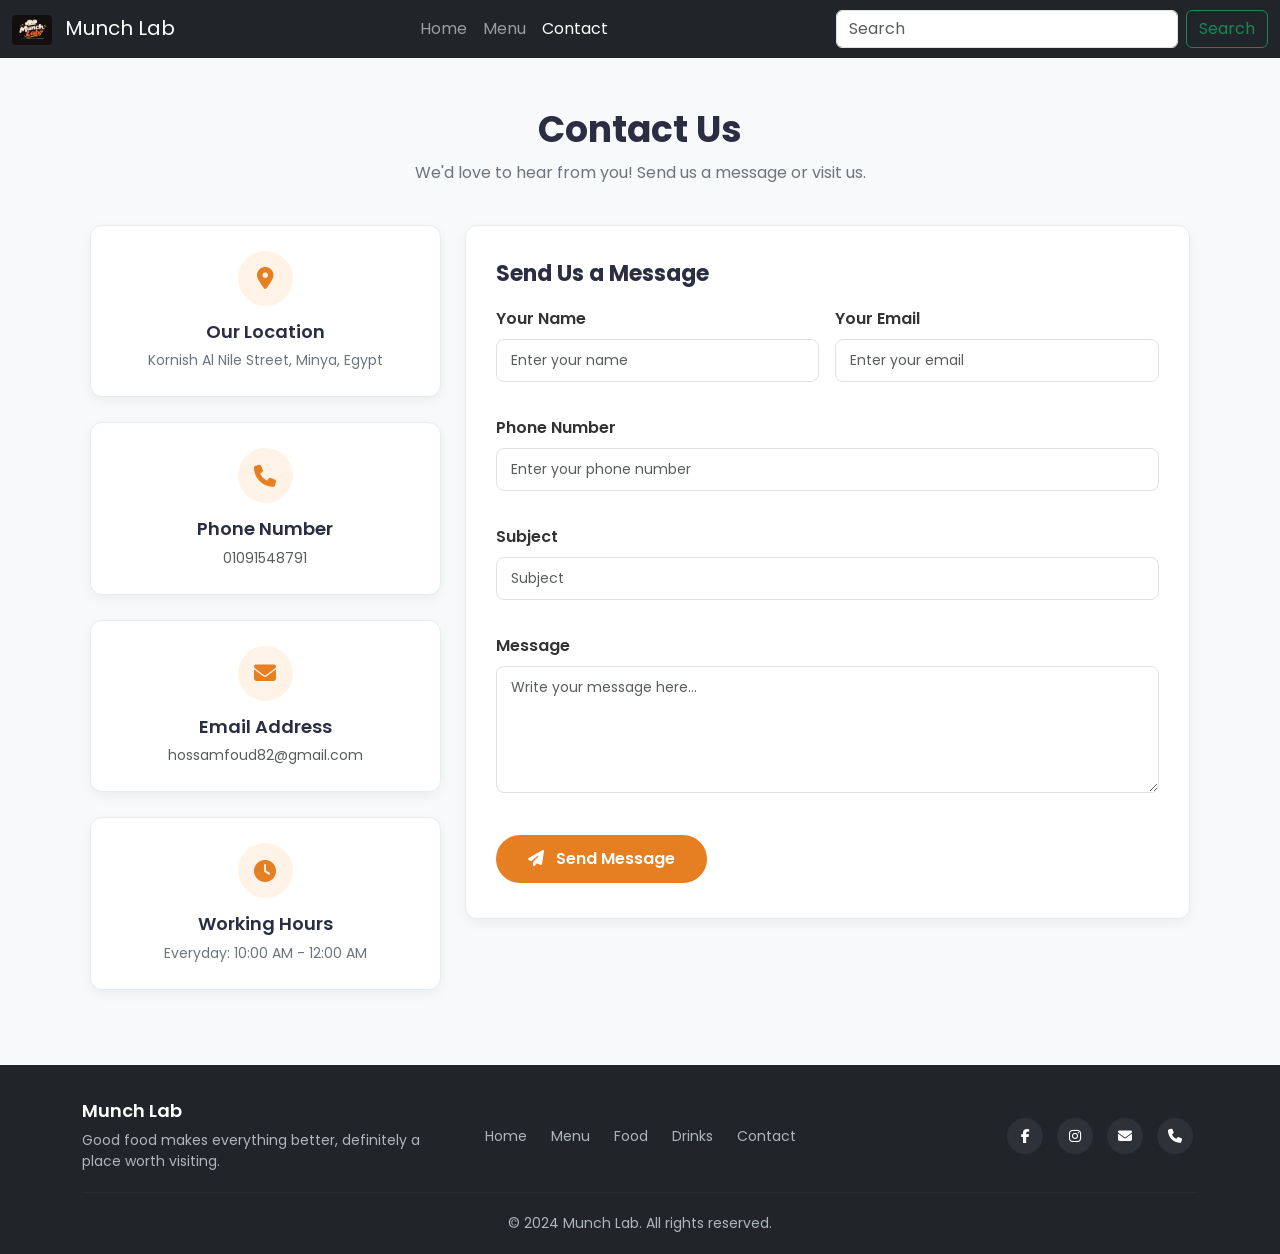
==== contact.html @ 1a6d04c7 "Complete restaurant menu project" ====
<!DOCTYPE html>
<html lang="en">
<head>
  <meta charset="UTF-8" />
  <meta name="viewport" content="width=device-width, initial-scale=1.0" />
  <title>Munch Lab - Contact Us</title>
  <link rel="stylesheet" href="https://cdnjs.cloudflare.com/ajax/libs/font-awesome/6.5.1/css/all.min.css">
  <link rel="stylesheet" href="https://cdn.jsdelivr.net/npm/bootstrap@5.3.3/dist/css/bootstrap.min.css" />
  <link rel="preconnect" href="https://fonts.googleapis.com" />
  <link href="https://fonts.googleapis.com/css2?family=Poppins:wght@400;500;600;700&display=swap" rel="stylesheet" />
  <link rel="stylesheet" href="css/style.css" />
</head>
<body>

  <!-- شريط التنقل (Navbar) -->
  <nav class="navbar navbar-expand-lg bg-dark navbar-dark">
    <div class="container-fluid">
      <a class="navbar-brand" href="index.html">
        <img src="imges/logo.jpeg" class="logo" alt="Logo">
        Munch Lab
      </a>
      <button class="navbar-toggler" type="button" data-bs-toggle="collapse" data-bs-target="#navbarNav" aria-controls="navbarNav" aria-expanded="false" aria-label="Toggle navigation">
        <span class="navbar-toggler-icon"></span>
      </button>
      <div class="collapse navbar-collapse" id="navbarNav">
        <ul class="navbar-nav mx-auto">
          <li class="nav-item">
            <a class="nav-link" href="index.html">Home</a>
          </li>
          <li class="nav-item">
            <a class="nav-link" href="menu.html">Menu</a>
          </li>
          <li class="nav-item">
            <a class="nav-link active" href="contact.html">Contact</a>
          </li>
        </ul>
        <form class="d-flex" role="search">
          <input class="form-control me-2" type="search" placeholder="Search" aria-label="search"/>
          <button type="submit" class="btn btn-outline-success">Search</button>
        </form>
      </div>
    </div>
  </nav>

  <!-- قسم تواصل معنا (Contact Section) -->
  <section class="contact-section container">
    <div class="contact-header">
      <h1>Contact Us</h1>
      <p>We'd love to hear from you! Send us a message or visit us.</p>
    </div>

    <div class="row g-4 justify-content-center">
      <!-- معلومات الاتصال (Contact Info) -->
      <div class="col-lg-4 col-md-5">
        <!-- العنوان -->
        <div class="contact-info-card">
          <div class="contact-icon">
            <i class="fa-solid fa-location-dot"></i>
          </div>
          <h4>Our Location</h4>
          <p>Kornish Al Nile Street, Minya, Egypt</p>
        </div>

        <!-- رقم الهاتف -->
        <div class="contact-info-card">
          <div class="contact-icon">
            <i class="fa-solid fa-phone"></i>
          </div>
          <h4>Phone Number</h4>
          <p><a href="tel:01091548791" class="text-decoration-none text-muted">01091548791</a></p>
        </div>

        <!-- البريد الإلكتروني -->
        <div class="contact-info-card">
          <div class="contact-icon">
            <i class="fa-solid fa-envelope"></i>
          </div>
          <h4>Email Address</h4>
          <p><a href="mailto:hossamfoud82@gmail.com" class="text-decoration-none text-muted">hossamfoud82@gmail.com</a></p>
        </div>

        <!-- أوقات العمل -->
        <div class="contact-info-card">
          <div class="contact-icon">
            <i class="fa-solid fa-clock"></i>
          </div>
          <h4>Working Hours</h4>
          <p>Everyday: 10:00 AM - 12:00 AM</p>
        </div>
      </div>

      <!-- نموذج المراسلة (Contact Form) -->
      <div class="col-lg-8 col-md-7">
        <div class="contact-form-card">
          <h3>Send Us a Message</h3>
          <form id="contactForm">
            <div class="row g-3">
              <div class="col-md-6">
                <label class="form-label fw-semibold">Your Name</label>
                <input type="text" class="form-control" placeholder="Enter your name" required />
              </div>
              <div class="col-md-6">
                <label class="form-label fw-semibold">Your Email</label>
                <input type="email" class="form-control" placeholder="Enter your email" required />
              </div>
              <div class="col-12">
                <label class="form-label fw-semibold">Phone Number</label>
                <input type="tel" class="form-control" placeholder="Enter your phone number" />
              </div>
              <div class="col-12">
                <label class="form-label fw-semibold">Subject</label>
                <input type="text" class="form-control" placeholder="Subject" required />
              </div>
              <div class="col-12">
                <label class="form-label fw-semibold">Message</label>
                <textarea class="form-control" rows="5" placeholder="Write your message here..." required></textarea>
              </div>
              <div class="col-12 text-center text-md-start mt-4">
                <button type="submit" class="btn btn-send">
                  <i class="fa-solid fa-paper-plane me-2"></i> Send Message
                </button>
              </div>
            </div>
          </form>
        </div>
      </div>
    </div>
  </section>

  <!-- الفوتر (Footer) -->
  <footer class="footer">
    <div class="container">
      <div class="row align-items-center">
        <!-- عن الموقع -->
        <div class="col-md-4 mb-3 mb-md-0 text-md-start text-center">
          <h5 class="mb-2">Munch Lab</h5>
          <p class="mb-0">Good food makes everything better, definitely a place worth visiting.</p>
        </div>
        <!-- روابط سريعة -->
        <div class="col-md-4 mb-3 mb-md-0 text-center">
          <ul class="footer-links">
            <li><a href="index.html">Home</a></li>
            <li><a href="menu.html">Menu</a></li>
            <li><a href="food.html">Food</a></li>
            <li><a href="drink.html">Drinks</a></li>
            <li><a href="contact.html">Contact</a></li>
          </ul>
        </div>
        <!-- وسائل التواصل الاجتماعي -->
        <div class="col-md-4 text-md-end text-center footer-social">
          <a href="#" aria-label="Facebook"><i class="fa-brands fa-facebook-f"></i></a>
          <a href="#" aria-label="Instagram"><i class="fa-brands fa-instagram"></i></a>
          <a href="mailto:hossamfoud82@gmail.com" aria-label="Email"><i class="fa-solid fa-envelope"></i></a>
          <a href="tel:01091548791" aria-label="Phone"><i class="fa-solid fa-phone"></i></a>
        </div>
      </div>
      <hr>
      <div class="text-center">
        <p class="mb-0 small">&copy; 2024 Munch Lab. All rights reserved.</p>
      </div>
    </div>
  </footer>

  <script src="https://cdn.jsdelivr.net/npm/bootstrap@5.3.3/dist/js/bootstrap.bundle.min.js"></script>
  <script src="index.js"></script>
</body>
</html>
---- css/style.css ----
/* ===================================================
   تنسيقات عامة للموقع (General Styles)
   =================================================== */
* {
    box-sizing: border-box;
    margin: 0;
    padding: 0;
    scroll-behavior: smooth;
    font-family: 'Poppins', sans-serif;
}

body {
    background-color: #f8f9fa;
    color: #333333;
    display: flex;
    flex-direction: column;
    min-height: 100vh;
}

/* ===================================================
   شريط التنقل (Navbar)
   =================================================== */
.logo {
    width: 40px;
    height: 30px;
    border-radius: 4px;
    margin-right: 8px;
}

/* ===================================================
   القسم الرئيسي في الصفحة الرئيسية (Hero Section)
   =================================================== */
.hero {
    width: 100%;
    height: 100vh;
    /* شاشة سوداء مع تقليل الأوباسيتي لإبراز النصوص */
    background-image: linear-gradient(rgba(0, 0, 0, 0.65), rgba(0, 0, 0, 0.65)), url("../imges/background.avif");
    background-size: cover;
    background-position: center;
    background-repeat: no-repeat;
    position: relative;
}

.hero .caption h1 {
    color: #ffffff;
    font-size: 46px;
    font-weight: 700;
    margin-bottom: 12px;
    text-shadow: 0 3px 12px rgba(0, 0, 0, 0.8);
}

.hero .caption p {
    color: #ffffff;
    font-size: 20px;
    font-weight: 500;
    text-shadow: 0 2px 8px rgba(0, 0, 0, 0.8);
    max-width: 650px;
    margin: 0 auto;
}

/* ===================================================
   صفحة المنيو (Menu Page)
   =================================================== */
.home2 {
    width: 100%;
    flex: 1;
    padding: 40px 20px;
}

.home2 h2 {
    width: 100%;
    text-align: center;
    font-size: 30px;
    font-weight: 700;
    color: #2b2d42;
    margin-top: 15px;
    margin-bottom: 25px;
    text-transform: uppercase;
    letter-spacing: 1px;
}

.food,
.drinks {
    display: flex;
    flex-wrap: wrap;
    justify-content: center;
    gap: 25px;
    margin-bottom: 45px;
}

/* تنسيق الكروت (Cards) */
.card {
    background-color: #ffffff;
    border: 1px solid #e9ecef;
    border-radius: 12px;
    overflow: hidden;
    box-shadow: 0 4px 12px rgba(0, 0, 0, 0.06);
    transition: transform 0.3s ease, box-shadow 0.3s ease;
    padding: 0;
    margin-bottom: 15px;
}

.card:hover {
    transform: translateY(-5px);
    box-shadow: 0 8px 20px rgba(0, 0, 0, 0.12);
}

.card-img-top {
    width: 100%;
    height: 200px;
    object-fit: cover;
    border-top-left-radius: 12px;
    border-top-right-radius: 12px;
}

.card .card-text {
    font-size: 18px;
    font-weight: 600;
    color: #2b2d42;
    margin: 15px 0 12px;
}

/* زر الطلب (Order Button) */
.card .btn {
    background-color: #e67e22;
    border-color: #e67e22;
    color: #ffffff;
    font-weight: 500;
    border-radius: 6px;
    padding: 7px 20px;
    margin-bottom: 15px;
    transition: background-color 0.2s ease;
}

.card .btn:hover {
    background-color: #d35400;
    border-color: #d35400;
    color: #ffffff;
}

/* روابط المزيد (More Links) */
.home2 a {
    display: flex;
    align-items: center;
    justify-content: center;
    gap: 8px;
    width: 100%;
    text-align: center;
    text-decoration: none;
    color: #2b2d42;
    font-weight: 600;
    font-size: 16px;
    padding: 10px;
    transition: color 0.2s ease, transform 0.2s ease;
}

.home2 a:hover {
    color: #e67e22;
    transform: translateX(4px);
}

/* ===================================================
   صفحة تواصل معنا (Contact Page)
   =================================================== */
.contact-section {
    flex: 1;
    padding: 50px 20px;
}

.contact-header {
    text-align: center;
    margin-bottom: 40px;
}

.contact-header h1 {
    font-size: 36px;
    font-weight: 700;
    color: #2b2d42;
    margin-bottom: 10px;
}

.contact-header p {
    color: #6c757d;
    font-size: 16px;
}

/* بطاقات معلومات الاتصال */
.contact-info-card {
    background-color: #ffffff;
    border: 1px solid #e9ecef;
    border-radius: 12px;
    padding: 25px 20px;
    text-align: center;
    box-shadow: 0 4px 12px rgba(0, 0, 0, 0.05);
    margin-bottom: 25px;
    transition: transform 0.3s ease;
}

.contact-info-card:hover {
    transform: translateY(-5px);
}

.contact-icon {
    width: 55px;
    height: 55px;
    background-color: #fef3e6;
    color: #e67e22;
    border-radius: 50%;
    display: inline-flex;
    align-items: center;
    justify-content: center;
    font-size: 22px;
    margin-bottom: 15px;
}

.contact-info-card h4 {
    font-size: 18px;
    font-weight: 600;
    color: #2b2d42;
    margin-bottom: 8px;
}

.contact-info-card p {
    color: #6c757d;
    font-size: 14px;
    margin: 0;
}

/* نموذج المراسلة */
.contact-form-card {
    background-color: #ffffff;
    border: 1px solid #e9ecef;
    border-radius: 12px;
    padding: 35px 30px;
    box-shadow: 0 4px 12px rgba(0, 0, 0, 0.05);
}

.contact-form-card h3 {
    font-size: 22px;
    font-weight: 700;
    color: #2b2d42;
    margin-bottom: 20px;
}

.contact-form-card .form-control {
    border: 1px solid #dee2e6;
    border-radius: 8px;
    padding: 10px 14px;
    font-size: 14px;
    margin-bottom: 18px;
}

.contact-form-card .form-control:focus {
    border-color: #e67e22;
    box-shadow: 0 0 0 0.2rem rgba(230, 126, 34, 0.15);
}

.btn-send {
    background-color: #e67e22;
    border: none;
    color: #ffffff;
    padding: 12px 32px;
    font-weight: 600;
    border-radius: 25px;
    cursor: pointer;
    transition: background-color 0.2s ease, transform 0.2s ease;
}

.btn-send:hover {
    background-color: #d35400;
    color: #ffffff;
    transform: translateY(-2px);
}

/* ===================================================
   الفوتر (Footer Styles)
   =================================================== */
.footer {
    width: 100% !important;
    background-color: #212529;
    color: #ffffff;
    padding: 35px 0 20px;
    margin-top: auto;
}

.footer h5 {
    color: #ffffff;
    font-size: 18px;
    font-weight: 600;
}

.footer p {
    color: #adb5bd;
    font-size: 14px;
}

.footer-links {
    list-style: none;
    padding: 0;
    margin: 0;
}

.footer-links li {
    display: inline-block;
    margin: 0 10px;
}

.footer-links a {
    color: #adb5bd;
    text-decoration: none;
    font-size: 14px;
    transition: color 0.2s ease;
}

.footer-links a:hover {
    color: #e67e22;
}

.footer-social a {
    display: inline-flex;
    align-items: center;
    justify-content: center;
    width: 36px;
    height: 36px;
    background-color: #2c3238;
    color: #ffffff;
    border-radius: 50%;
    margin: 0 5px;
    text-decoration: none;
    font-size: 14px;
    transition: background-color 0.2s ease, transform 0.2s ease;
}

.footer-social a:hover {
    background-color: #e67e22;
    color: #ffffff;
    transform: translateY(-3px);
}

.footer hr {
    border-color: #343a40;
    margin: 20px 0;
    opacity: 0.3;
}

/* ===================================================
   التجاوب مع الشاشات (Responsive)
   =================================================== */
@media (max-width: 991px) {
    .food,
    .drinks {
        gap: 16px;
    }

    .card {
        width: calc(50% - 12px) !important;
        max-width: 100% !important;
    }

    .card-img-top {
        height: 160px;
    }
}

@media (max-width: 576px) {
    .hero {
        height: 70vh;
        min-height: 400px;
    }

    .hero .caption h1 {
        font-size: 30px;
    }

    .hero .caption p {
        font-size: 15px;
    }

    .home2 h2 {
        font-size: 22px;
    }

    /* كاردين في كل صف على الفون */
    .card {
        width: calc(50% - 8px) !important;
        max-width: 100% !important;
        margin-bottom: 12px;
    }

    .card-img-top {
        height: 130px;
    }

    .card .card-text {
        font-size: 14px;
        margin: 10px 0 6px;
    }

    .card .btn {
        font-size: 11px;
        padding: 5px 12px;
    }

    .contact-form-card {
        padding: 25px 18px;
    }
}
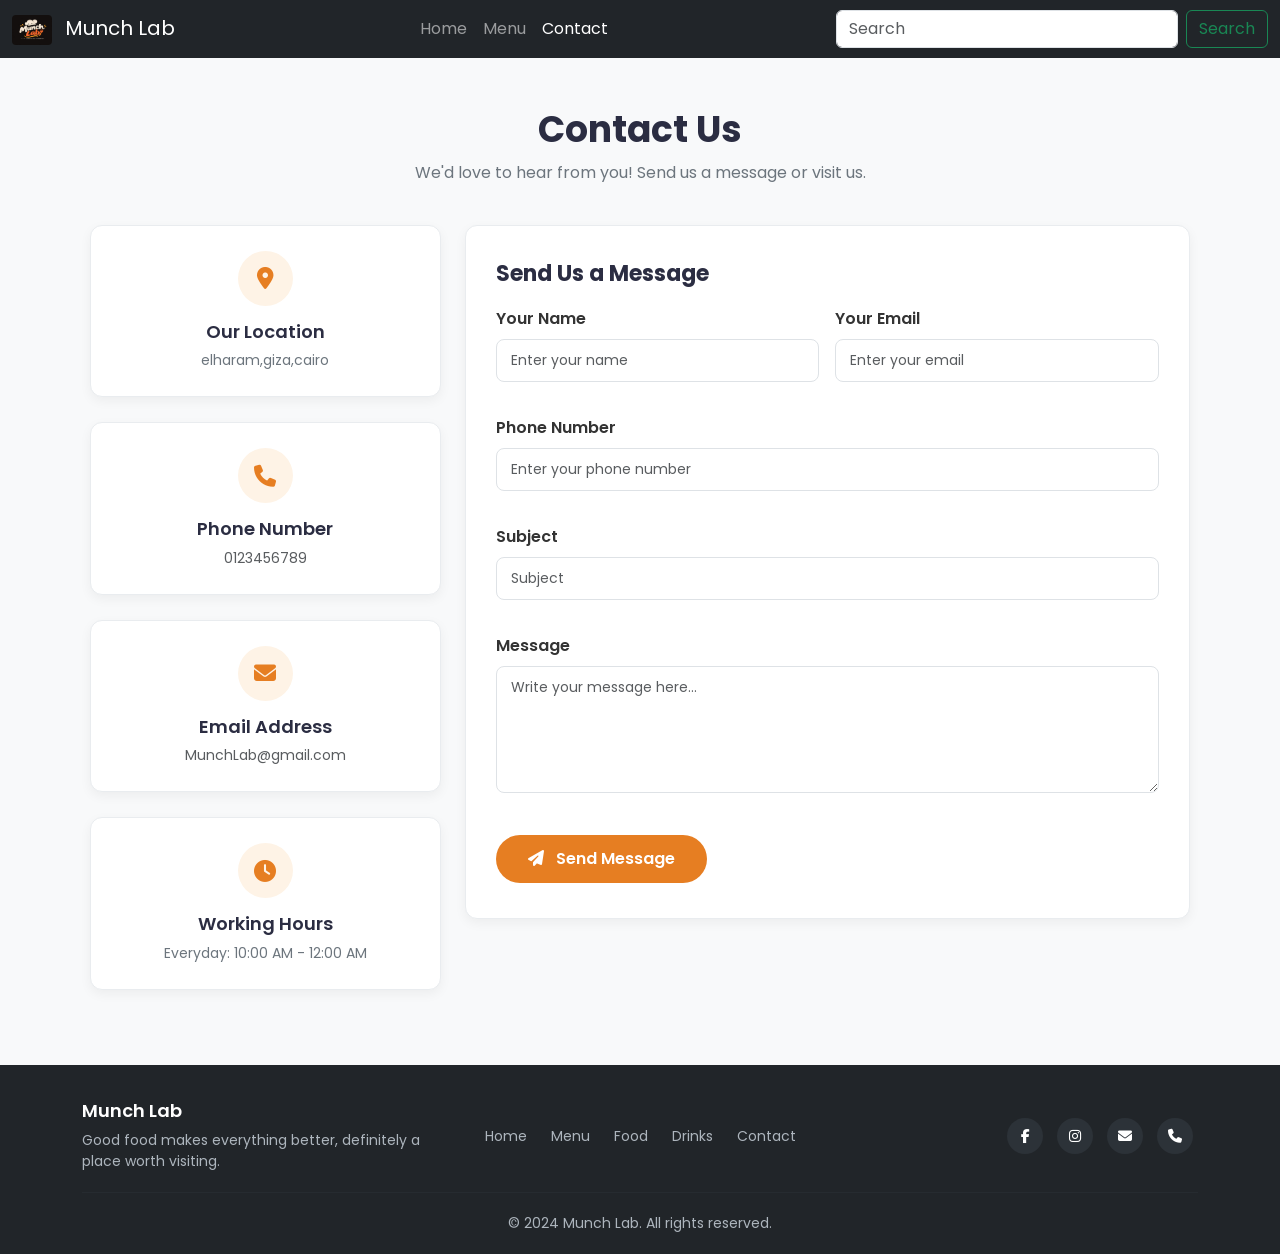
==== commit 6004c602: "Update website design" ====
--- a/contact.html
+++ b/contact.html
@@ -58,7 +58,7 @@
             <i class="fa-solid fa-location-dot"></i>
           </div>
           <h4>Our Location</h4>
-          <p>Kornish Al Nile Street, Minya, Egypt</p>
+          <p>elharam,giza,cairo </p>
         </div>
 
         <!-- رقم الهاتف -->
@@ -67,7 +67,7 @@
             <i class="fa-solid fa-phone"></i>
           </div>
           <h4>Phone Number</h4>
-          <p><a href="tel:01091548791" class="text-decoration-none text-muted">01091548791</a></p>
+          <p><a href="tel:0123456789" class="text-decoration-none text-muted">0123456789</a></p>
         </div>
 
         <!-- البريد الإلكتروني -->
@@ -76,7 +76,7 @@
             <i class="fa-solid fa-envelope"></i>
           </div>
           <h4>Email Address</h4>
-          <p><a href="mailto:hossamfoud82@gmail.com" class="text-decoration-none text-muted">hossamfoud82@gmail.com</a></p>
+          <p><a href=" MunchLab@gmail.com" class="text-decoration-none text-muted">MunchLab@gmail.com</a></p>
         </div>
 
         <!-- أوقات العمل -->
